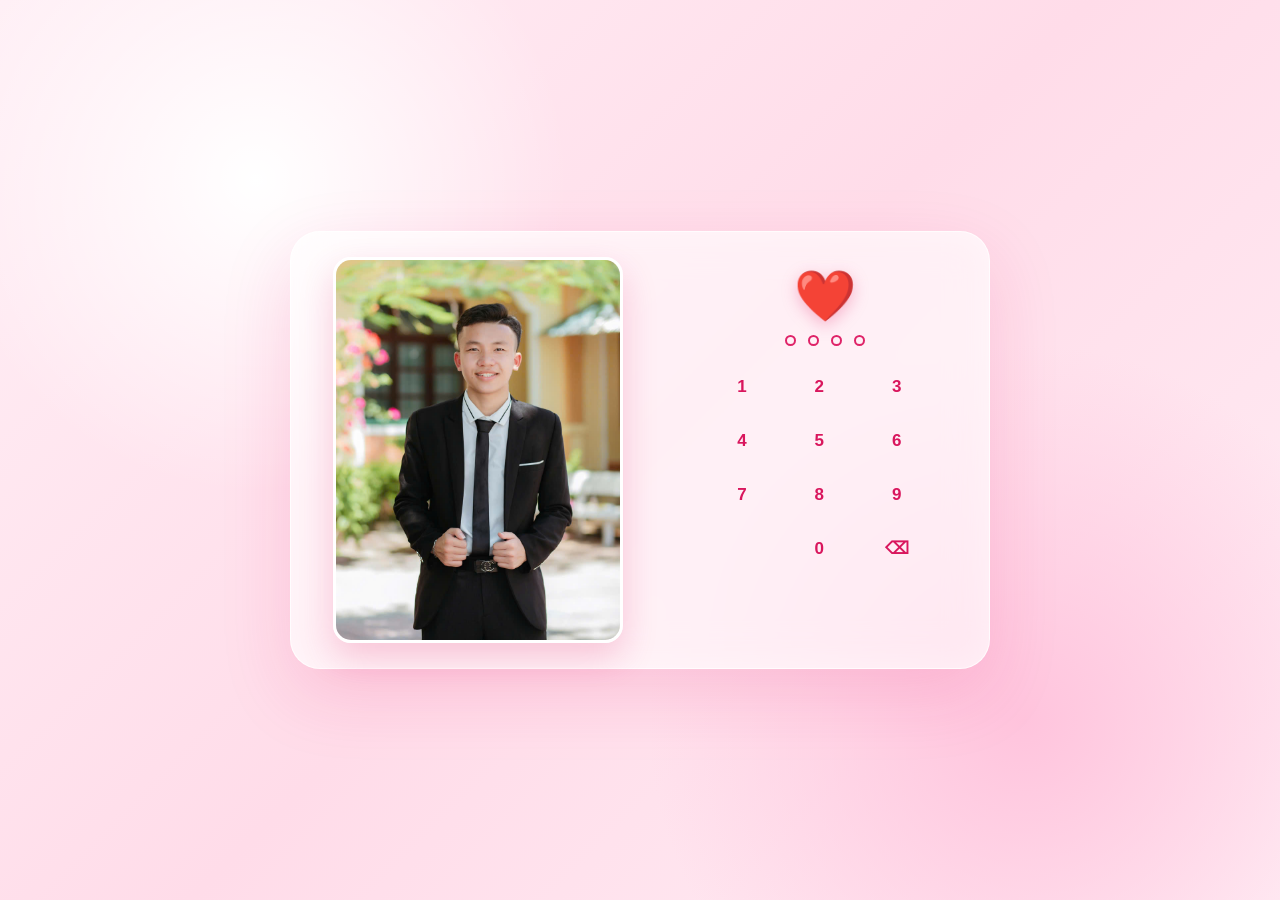
==== index.html @ a4804218 "Initial commit" ====
<!DOCTYPE html>
<html lang="vi">
<head>
    <meta charset="UTF-8">
    <meta name="viewport" content="width=device-width, initial-scale=1.0">

    <title>Our Little World ❤️</title>

    <link rel="stylesheet" href="style.css">
</head>

<body>

    <!-- Hiệu ứng trái tim bay -->
    <div class="hearts"></div>

    <main class="login-container">

        <div class="login-card">

            <!-- Ảnh -->
            <div class="photo-section">
                <img src="images/admin.jpg" alt="Our photo">
            </div>

            <!-- Khu vực nhập PIN -->
            <div class="pin-section">

                <div class="heart">
                    ❤️
                </div>

                <div class="pin-dots">
                    <span></span>
                    <span></span>
                    <span></span>
                    <span></span>
                </div>

                <div class="number-pad">

                    <button onclick="pressNumber(1)">1</button>
                    <button onclick="pressNumber(2)">2</button>
                    <button onclick="pressNumber(3)">3</button>

                    <button onclick="pressNumber(4)">4</button>
                    <button onclick="pressNumber(5)">5</button>
                    <button onclick="pressNumber(6)">6</button>

                    <button onclick="pressNumber(7)">7</button>
                    <button onclick="pressNumber(8)">8</button>
                    <button onclick="pressNumber(9)">9</button>

                    <button class="empty"></button>

                    <button onclick="pressNumber(0)">0</button> 

                    <button class="delete" onclick="deleteNumber()">
                        ⌫
                    </button>

                </div>

            </div>

        </div>

    </main>

    <script src="script.js"></script>

</body>
</html>
---- style.css ----
* {
    margin: 0;
    padding: 0;
    box-sizing: border-box;
}

body {
    min-height: 100vh;

    display: flex;
    justify-content: center;
    align-items: center;

    overflow: hidden;

    font-family: Arial, sans-serif;

    background:
        radial-gradient(
            circle at 20% 20%,
            #ffffff 0%,
            transparent 25%
        ),
        radial-gradient(
            circle at 80% 80%,
            #ffc4dd 0%,
            transparent 30%
        ),
        linear-gradient(
            135deg,
            #fff0f6,
            #ffdce9,
            #ffeef5
        );
}

/* =========================
   CONTAINER
========================= */

.login-container {
    width: 100%;
    min-height: 100vh;

    display: flex;
    justify-content: center;
    align-items: center;

    padding: 20px;
}

/* =========================
   CARD
========================= */

.login-card {
    width: 700px;
    max-width: 95vw;

    min-height: 380px;

    display: flex;

    padding: 25px;

    gap: 45px;

    border-radius: 30px;

    background: rgba(255, 255, 255, 0.55);

    border: 1px solid rgba(255, 255, 255, 0.8);

    box-shadow:
        0 25px 70px rgba(229, 30, 105, 0.15),
        inset 0 0 30px rgba(255, 255, 255, 0.4);

    backdrop-filter: blur(20px);

    animation: cardAppear 1s ease;
}

/* =========================
   IMAGE
========================= */

.photo-section {
    width: 50%;

    display: flex;
    justify-content: center;
    align-items: center;
}

.photo-section img {
    width: 100%;
    max-width: 290px;

    aspect-ratio: 3 / 4;

    object-fit: cover;

    border-radius: 18px;

    border: 3px solid white;

    box-shadow:
        0 15px 35px rgba(218, 20, 92, 0.2);

    transition: 0.4s ease;
}

.photo-section img:hover {
    transform: scale(1.03) rotate(-1deg);
}

/* =========================
   PIN SECTION
========================= */

.pin-section {
    flex: 1;

    display: flex;
    flex-direction: column;

    align-items: center;

    padding-top: 10px;
}

/* =========================
   HEART
========================= */

.heart {
    font-size: 50px;

    margin-bottom: 10px;

    filter:
        drop-shadow(
            0 5px 8px rgba(225, 0, 80, 0.25)
        );

    animation: heartBeat 1.5s infinite;
}

/* =========================
   PIN DOTS
========================= */

.pin-dots {
    display: flex;

    gap: 12px;

    margin-bottom: 20px;
}

.pin-dots span {
    width: 11px;
    height: 11px;

    border-radius: 50%;

    border: 2px solid #df2368;

    background: transparent;

    transition: 0.2s ease;
}

.pin-dots span.active {
    background: #e51b68;

    transform: scale(1.15);

    box-shadow:
        0 0 8px rgba(229, 27, 104, 0.4);
}

/* =========================
   NUMBER PAD
========================= */

.number-pad {
    width: 220px;

    display: grid;

    grid-template-columns:
        repeat(3, 1fr);

    gap: 12px;
}

.number-pad button {
    width: 55px;
    height: 42px;

    border: none;

    background: transparent;

    color: #d9165d;

    font-size: 17px;

    font-weight: bold;

    cursor: pointer;

    border-radius: 12px;

    transition: 0.2s ease;
}

.number-pad button:hover {
    background: rgba(255, 69, 133, 0.12);

    transform: scale(1.08);
}

.number-pad button:active {
    transform: scale(0.9);

    background: rgba(255, 69, 133, 0.2);
}

.number-pad .delete {
    color: #d9165d;
}

.number-pad .empty {
    pointer-events: none;
}

/* =========================
   HEART EFFECT
========================= */

.hearts {
    position: fixed;

    inset: 0;

    pointer-events: none;

    overflow: hidden;
}

.floating-heart {
    position: absolute;

    bottom: -30px;

    color: #f2387c;

    opacity: 0.7;

    animation: floatHeart linear forwards;
}

/* =========================
   ANIMATIONS
========================= */

@keyframes cardAppear {

    from {
        opacity: 0;
        transform:
            translateY(40px)
            scale(0.9);
    }

    to {
        opacity: 1;
        transform:
            translateY(0)
            scale(1);
    }
}

@keyframes heartBeat {

    0% {
        transform: scale(1);
    }

    25% {
        transform: scale(1.15);
    }

    40% {
        transform: scale(1);
    }

    60% {
        transform: scale(1.12);
    }

    100% {
        transform: scale(1);
    }
}

@keyframes floatHeart {

    from {
        transform:
            translateY(0)
            rotate(0deg);

        opacity: 0;
    }

    20% {
        opacity: 0.7;
    }

    to {
        transform:
            translateY(-110vh)
            rotate(360deg);

        opacity: 0;
    }
}

/* =========================
   WRONG PIN
========================= */

.shake {
    animation: shake 0.4s ease;
}

@keyframes shake {

    0% {
        transform: translateX(0);
    }

    25% {
        transform: translateX(-10px);
    }

    50% {
        transform: translateX(10px);
    }

    75% {
        transform: translateX(-10px);
    }

    100% {
        transform: translateX(0);
    }
}

/* =========================
   MOBILE
========================= */

@media (max-width: 650px) {

    .login-card {
        width: 350px;

        flex-direction: column;

        align-items: center;

        gap: 20px;

        padding: 20px;
    }

    .photo-section {
        width: 100%;
    }

    .photo-section img {
        width: 150px;
        height: 190px;
    }

    .pin-section {
        width: 100%;
    }

    .heart {
        font-size: 40px;
    }

}

/* =================================
   HOME PAGE
================================= */

.home-page {
    min-height: 100vh;
    overflow: hidden;
}


/* CONTAINER */

.home-container {

    width: 100%;

    min-height: 100vh;

    display: flex;

    flex-direction: column;

    justify-content: center;

    align-items: center;

    padding: 40px 20px;

    text-align: center;

    position: relative;

    z-index: 2;

}


/* TITLE */

.home-container h1 {

    color: #d9165d;

    font-size: 36px;

    margin-bottom: 10px;

    text-shadow:
        0 5px 15px
        rgba(217, 22, 93, 0.15);

    animation:
        homeTitle 0.8s ease;

}


.subtitle {

    color: #d94a7c;

    font-size: 16px;

    margin-bottom: 40px;

}


/* MENU */

.menu {

    width: 650px;

    max-width: 95vw;

    display: grid;

    grid-template-columns:
        repeat(2, 1fr);

    gap: 18px;

}


/* CARD */

.menu-card {

    min-height: 180px;

    padding: 30px 20px;

    display: flex;

    flex-direction: column;

    justify-content: center;

    align-items: center;

    cursor: pointer;

    border-radius: 25px;

    background:
        rgba(255, 255, 255, 0.65);

    border:
        1px solid
        rgba(225, 36, 108, 0.3);

    box-shadow:
        0 15px 35px
        rgba(220, 30, 100, 0.12);

    backdrop-filter: blur(15px);

    transition:
        transform 0.3s ease,
        box-shadow 0.3s ease,
        background 0.3s ease;

    animation:
        menuAppear 0.7s ease backwards;

}


/* DELAY */

.menu-card:nth-child(1) {

    animation-delay: 0.1s;

}

.menu-card:nth-child(2) {

    animation-delay: 0.2s;

}

.menu-card:nth-child(3) {

    animation-delay: 0.3s;

}

.menu-card:nth-child(4) {

    animation-delay: 0.4s;

}


/* HOVER */

.menu-card:hover {

    transform:
        translateY(-10px)
        scale(1.03);

    background:
        rgba(255, 255, 255, 0.85);

    box-shadow:
        0 25px 50px
        rgba(220, 30, 100, 0.2);

}


/* ICON */

.menu-icon {

    font-size: 50px;

    margin-bottom: 12px;

    transition:
        transform 0.3s ease;

}


.menu-card:hover .menu-icon {

    transform:
        scale(1.2)
        rotate(-5deg);

}


/* TITLE */

.menu-card h2 {

    color: #d9165d;

    font-size: 20px;

    margin-bottom: 8px;

}


/* DESCRIPTION */

.menu-card p {

    color: #d35a83;

    font-size: 13px;

}


/* ANIMATION */

@keyframes menuAppear {

    from {

        opacity: 0;

        transform:
            translateY(40px)
            scale(0.9);

    }

    to {

        opacity: 1;

        transform:
            translateY(0)
            scale(1);

    }

}


@keyframes homeTitle {

    from {

        opacity: 0;

        transform:
            translateY(-30px);

    }

    to {

        opacity: 1;

        transform:
            translateY(0);

    }

}


/* MOBILE */

@media (max-width: 600px) {

    .home-container h1 {

        font-size: 27px;

    }

    .menu {

        grid-template-columns:
            1fr 1fr;

        gap: 12px;

    }

    .menu-card {

        min-height: 150px;

        padding: 20px 10px;

    }

    .menu-icon {

        font-size: 40px;

    }

    .menu-card h2 {

        font-size: 17px;

    }

}
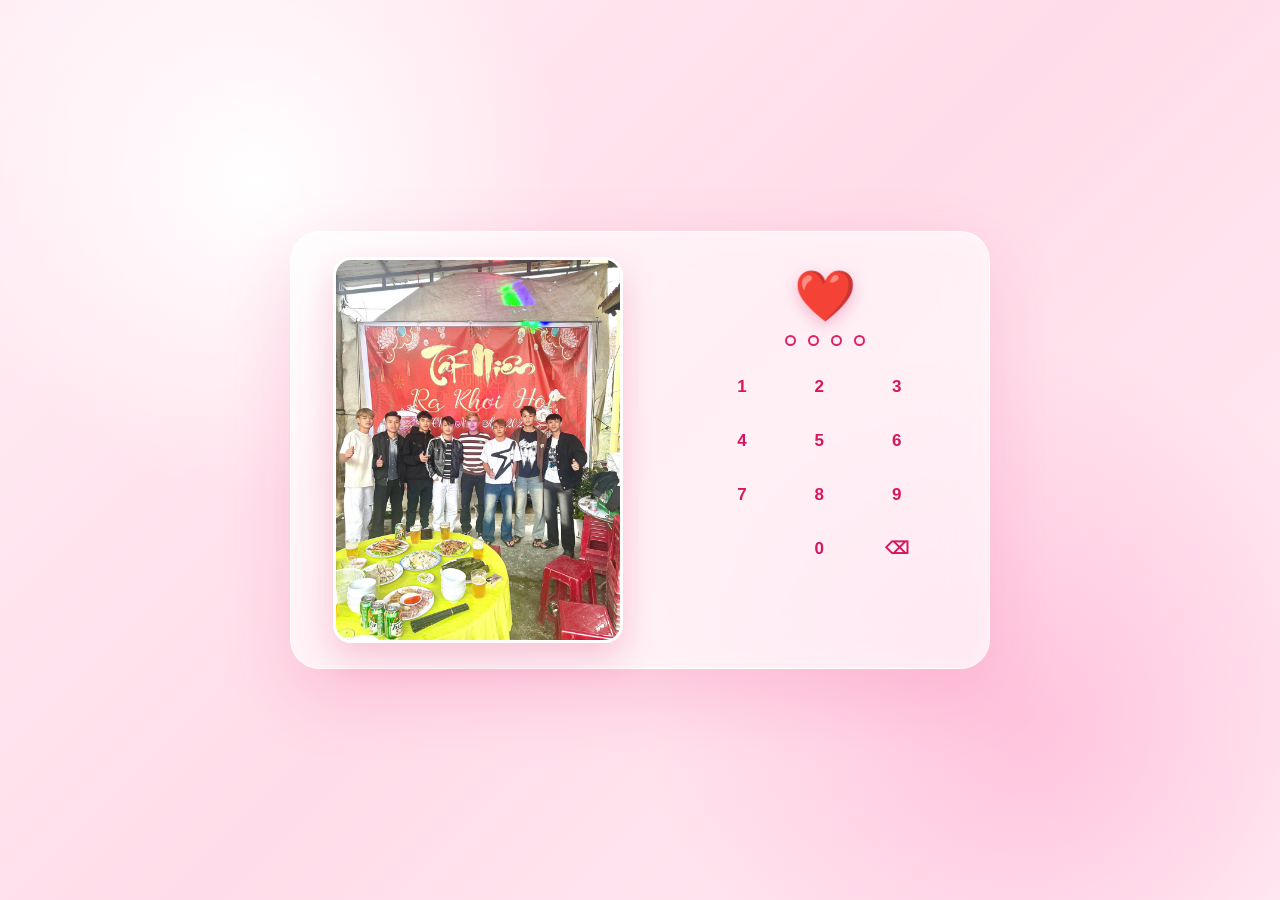
==== commit faae1cb7: "update website" ====
--- a/index.html
+++ b/index.html
@@ -20,7 +20,7 @@
 
             <!-- Ảnh -->
             <div class="photo-section">
-                <img src="images/admin.jpg" alt="Our photo">
+                <img src="images/4.jpg" alt="Our photo">
             </div>
 
             <!-- Khu vực nhập PIN -->
